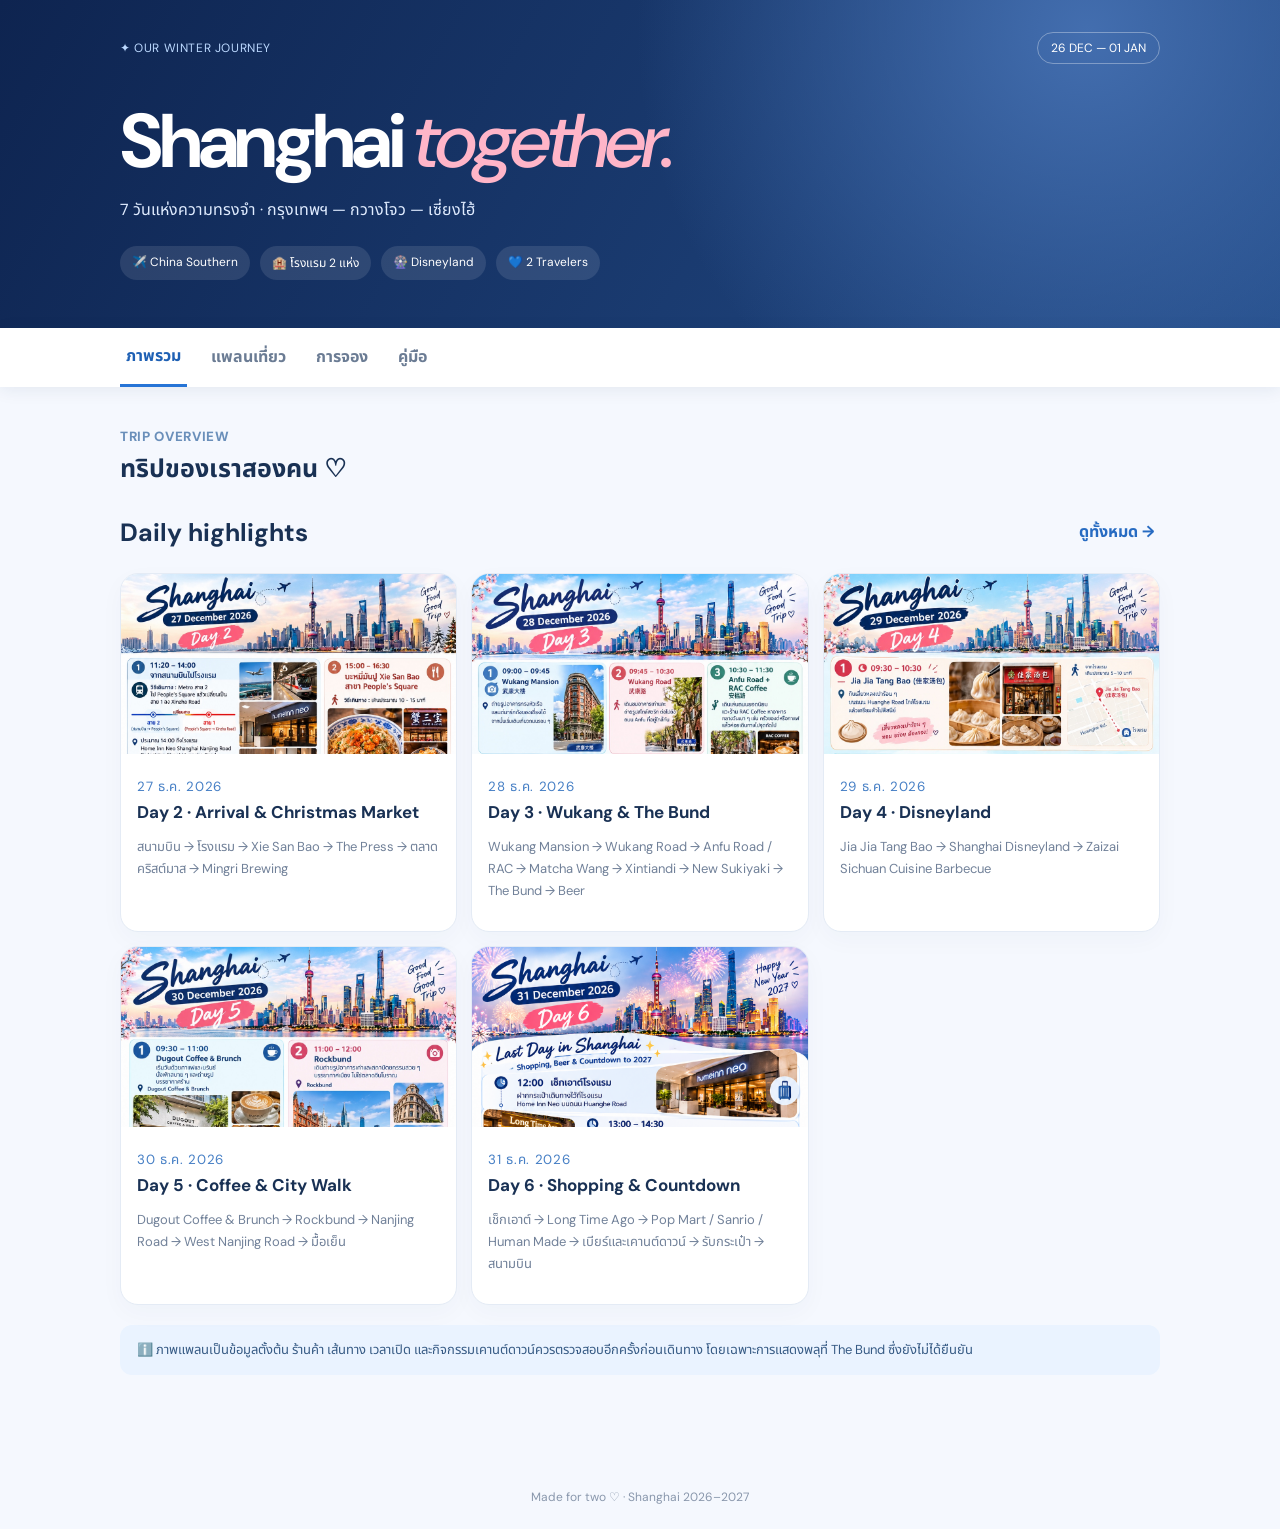
==== index.html.html @ f58f2d5d "Add files via upload" ====
<!doctype html><html lang="th"><head><meta charset="utf-8"><meta name="viewport" content="width=device-width,initial-scale=1"><meta name="theme-color" content="#142e61"><title>Our Shanghai Trip · 2026–2027</title><link rel="preconnect" href="https://fonts.googleapis.com"><link href="https://fonts.googleapis.com/css2?family=DM+Sans:wght@400;500;600;700;800&family=Noto+Sans+Thai:wght@400;500;600;700&display=swap" rel="stylesheet"><style>:root{font-family:'DM Sans','Noto Sans Thai',sans-serif;color:#193154;background:#f5f8fe}*{box-sizing:border-box}body{margin:0}button,input,select{font:inherit}button{cursor:pointer}.wrap{max-width:1080px;margin:auto;padding:0 20px}.hero{background:radial-gradient(circle at 85% 10%,#436eaf 0,transparent 40%),linear-gradient(120deg,#0e2450,#234c88);color:white;padding:32px 0 48px}.top,.section-head,.expense-row,.settle{display:flex;align-items:center;justify-content:space-between;gap:14px}.eyebrow,small,.label{letter-spacing:.05em}.eyebrow{font-size:12px;color:#bcd9ff}.pill{border:1px solid #ffffff55;border-radius:99px;padding:7px 13px;font-size:12px}.hero h1{font-size:clamp(40px,8vw,76px);letter-spacing:-.055em;line-height:1.05;margin:38px 0 10px}.hero em{color:#ffb5c8;font-weight:500}.hero p{color:#e0ecff}.hero-tags{display:flex;gap:10px;flex-wrap:wrap;margin-top:24px}.hero-tags span{border-radius:30px;background:#ffffff1b;padding:8px 12px;font-size:12px}.tabs{position:sticky;top:0;background:#fff;box-shadow:0 3px 16px #1e365514;z-index:4}.tabrow{display:flex;overflow-x:auto;gap:18px}.tabrow button{border:0;background:transparent;white-space:nowrap;padding:16px 6px;color:#6b7c94;font-weight:700}.tabrow button.active{color:#1e60b4;border-bottom:3px solid #2674d6}.pane{display:none;padding:30px 0 70px}.pane.active{display:block}.section-head{margin:8px 0 20px}.section-head h2{margin:4px 0;font-size:25px}.section-head small{color:#6a8fba;font-weight:800}.stats{display:grid;grid-template-columns:repeat(3,1fr);gap:14px;margin:20px 0 32px}.stat,.panel,.daycard{background:#fff;border:1px solid #e4ebf5;border-radius:18px;padding:22px;box-shadow:0 8px 24px #20396008}.stat span,.stat small{display:block;color:#6a7d97;font-size:12px}.stat strong{display:block;font-size:clamp(22px,3vw,29px);margin:8px 0;color:#183b76}.daygrid{display:grid;grid-template-columns:repeat(3,1fr);gap:14px}.daycard{padding:0;overflow:hidden}.daycard img{width:100%;height:180px;object-fit:cover;object-position:top}.daycard .inner{padding:16px}.daycard h3{margin:4px 0;font-size:17px}.daycard p,.muted{color:#718199;font-size:13px;line-height:1.7}.daycard small{color:#467fc5}.days{display:grid;gap:22px}.daydetail{background:#fff;border:1px solid #e4ebf5;border-radius:20px;padding:20px}.daydetail .date{color:#447fc4;font-weight:800;font-size:12px}.daydetail h3{font-size:23px;margin:5px 0}.daydetail p{color:#687b94}.daydetail img{display:block;width:100%;max-width:690px;margin:18px auto 0;border-radius:12px}.daydetail .timelist{line-height:2;color:#31496b}.bookinggrid,.twocol{display:grid;grid-template-columns:repeat(2,1fr);gap:16px}.bookinggrid{margin-top:22px}.panel h3{margin:4px 0 15px}.panel p{line-height:1.75}.label{color:#427cc3;font-size:12px;font-weight:800}.flight{display:grid;gap:3px;padding:12px 0;border-bottom:1px solid #edf0f6}.flight span{font-weight:600}.flight small{color:#78879c}.price{font-weight:800;font-size:22px;margin-top:16px}.paid,.pending,.status{display:inline-block;font-size:11px;font-weight:700;padding:7px 10px;border-radius:30px;background:#e7f5ef;color:#167452;vertical-align:middle}.pending{background:#fff1df;color:#9b651e}.status{background:#eaf0fc;color:#3e69a3}.note{background:#eaf3ff;border-radius:12px;padding:14px 17px;color:#375b85;font-size:13px;line-height:1.7;margin:20px 0}.expense-row{padding:13px 0;border-bottom:1px solid #e9eef6}.expense-row:last-child{border-bottom:0}.twocol{margin:18px 0}form label{display:block;font-size:13px;font-weight:700;margin:12px 0}input,select{display:block;width:100%;border:1px solid #dbe4f0;border-radius:10px;padding:11px 12px;background:#fff;margin-top:6px;color:#193154}.fields{display:grid;grid-template-columns:1fr 1fr;gap:12px}.primary{border:0;border-radius:12px;background:#2569c6;color:white;padding:13px 20px;font-weight:800;width:100%;margin-top:12px}.settle{padding:12px 0;border-bottom:1px solid #e9eef6}.textbtn{background:none;border:0;color:#276bc2;font-weight:700}.delete{border:0;background:#fff0f0;color:#b72e42;border-radius:8px;padding:7px 10px}.expense-list-item{display:flex;justify-content:space-between;align-items:center;gap:10px;border-bottom:1px solid #edf0f6;padding:13px 0}.expense-list-item small{color:#7a899c}.expense-list-item strong{white-space:nowrap}footer{text-align:center;color:#8997ac;padding:24px;font-size:12px}@media(max-width:700px){.stats,.daygrid,.bookinggrid,.twocol{grid-template-columns:1fr}.hero{padding-bottom:30px}.hero h1{margin-top:26px}.stat{padding:16px}.daycard img{height:220px}.section-head h2{font-size:22px}.fields{grid-template-columns:1fr 1fr}}
</style></head><body>
<header class="hero"><div class="wrap"><div class="top"><span class="eyebrow">✦ OUR WINTER JOURNEY</span><span class="pill">26 DEC — 01 JAN</span></div><h1>Shanghai <em>together.</em></h1><p>7 วันแห่งความทรงจำ · กรุงเทพฯ — กวางโจว — เซี่ยงไฮ้</p><div class="hero-tags"><span>✈️ China Southern</span><span>🏨 โรงแรม 2 แห่ง</span><span>🎡 Disneyland</span><span>💙 2 Travelers</span></div></div></header>
<nav class="tabs"><div class="wrap tabrow"><button class="active" data-tab="home">ภาพรวม</button><button data-tab="plan">แพลนเที่ยว</button><button data-tab="bookings">การจอง</button><button data-tab="guide">คู่มือ</button></div></nav>
<main class="wrap"><section id="home" class="pane active"><div class="section-head"><div><small>TRIP OVERVIEW</small><h2>ทริปของเราสองคน ♡</h2></div></div><div class="section-head"><h2>Daily highlights</h2><button class="textbtn" data-go="plan">ดูทั้งหมด →</button></div><div id="preview" class="daygrid"></div><div class="note">ℹ️ ภาพแพลนเป็นข้อมูลตั้งต้น ร้านค้า เส้นทาง เวลาเปิด และกิจกรรมเคานต์ดาวน์ควรตรวจสอบอีกครั้งก่อนเดินทาง โดยเฉพาะการแสดงพลุที่ The Bund ซึ่งยังไม่ได้ยืนยัน</div></section>
<section id="plan" class="pane"><div class="section-head"><div><small>DAILY ITINERARY</small><h2>แพลนเที่ยว 7 วัน</h2></div></div><div id="dayList" class="days"></div></section>
<section id="bookings" class="pane"><div class="section-head"><div><small>FLIGHTS & HOTELS</small><h2>รายละเอียดการเดินทาง</h2></div></div><div class="bookinggrid"><article class="panel"><span class="label">✈️ ขาไป · 26–27 ธ.ค.</span><h3>Bangkok → Guangzhou → Shanghai</h3><div class="flight"><b>26 ธ.ค. 18:55</b><span>BKK T1 → CAN T2</span><small>CZ364 · ถึง 23:00</small></div><div class="flight"><b>27 ธ.ค. 09:00</b><span>CAN T2 → PVG T2</span><small>CZ8211 · ถึง 11:20</small></div><p class="muted">พักค้างคืนที่กวางโจว · สัมภาระตามข้อมูลการจองไม่ต้องรับและโหลดใหม่</p></article><article class="panel"><span class="label">✈️ ขากลับ · 1 ม.ค.</span><h3>Shanghai → Guangzhou → Bangkok</h3><div class="flight"><b>06:55</b><span>PVG T2 → CAN T2</span><small>CZ3549 · ถึง 09:35</small></div><div class="flight"><b>12:00</b><span>CAN T2 → BKK T1</span><small>CZ5095 · ถึง 14:00</small></div><p class="muted">ต่อเครื่องกวางโจว 2 ชม. 25 นาที · เวลาเป็นเวลาท้องถิ่น</p></article><article class="panel"><span class="label">🏨 26–27 ธ.ค. · 1 คืน</span><h3>Baiyun Airport Konggang Hotel</h3><p>No. 83 Huaxi Road, Baiyun, Guangzhou</p><p>เช็กอินหลัง 11:00 · เช็กเอาต์ก่อน 14:00</p><p class="muted">มีบริการรถรับส่ง โปรดยืนยันรอบรถกับโรงแรม</p></article><article class="panel"><span class="label">🏨 27–31 ธ.ค. · 4 คืน</span><h3>Home Inn Neo · Huanghe Road</h3><p>No. 288 Huanghe Road, Huangpu, Shanghai</p><p>เช็กอินหลัง 14:00 · เช็กเอาต์ก่อน 14:00</p><p class="muted">31 ธ.ค. ฝากกระเป๋าหลังเช็กเอาต์ — ต้องยืนยันกับโรงแรม</p></article></div></section>

<section id="guide" class="pane"><div class="section-head"><div><small>GOOD TO KNOW</small><h2>คู่มือก่อนเดินทาง</h2></div></div><div class="bookinggrid"><article class="panel"><h3>🧳 คืนวันที่ 31 ธันวาคม</h3><p>12:00 เช็กเอาต์และฝากกระเป๋า · เคานต์ดาวน์เสร็จกลับไปรับกระเป๋า · ตั้งเป้าออกจากโรงแรมประมาณ 01:30–02:00 เพื่อไป PVG T2</p><p class="muted">ตรวจสอบรถรับจ้างและเวลาเดินทางจริงในคืนปีใหม่ ควรไปถึงสนามบินราว 03:30–04:00</p></article><article class="panel"><h3>💳 การชำระเงิน</h3><p>เตรียม Alipay / WeChat Pay และตรวจสอบวิธีชำระเงินของร้านล่วงหน้า</p></article><article class="panel"><h3>📍 แผนที่และร้านค้า</h3><p>ตรวจสอบที่ตั้งสาขาและเวลาเปิดของแต่ละร้านอีกครั้ง โดยเฉพาะร้านที่อาจมีหลายสาขา</p></article><article class="panel"><h3>🎆 คืนเคานต์ดาวน์</h3><p>ยังไม่มีการยืนยันร้านเบียร์ งานเคานต์ดาวน์ หรือการแสดงพลุบริเวณ The Bund ภาพประกอบไม่ใช่กำหนดการจริง</p></article></div></section></main><footer>Made for two ♡ · Shanghai 2026–2027</footer><script>const $=id=>document.getElementById(id);
const days=[
{date:'26 ธ.ค. 2026',name:'Day 1 · Bangkok → Guangzhou',desc:'18:55 ออกจากสุวรรณภูมิ · 23:00 ถึงกวางโจว · เดินทางไปพัก Baiyun Airport Konggang Hotel',times:['18:55 — CZ364 ออกจาก BKK T1','23:00 — ถึง CAN T2','หลังจากนั้น — เข้าโรงแรมกวางโจว (ตรวจสอบรถรับส่ง)']},
{date:'27 ธ.ค. 2026',name:'Day 2 · Arrival & Christmas Market',img:'day2.jpg',desc:'สนามบิน → โรงแรม → Xie San Bao → The Press → ตลาดคริสต์มาส → Mingri Brewing',times:['09:00–11:20 — บิน CAN → PVG','11:20–14:00 — เดินทางเข้าเมือง / โรงแรม','15:00 — Xie San Bao','17:00 — The Press','17:45–20:00 — ตลาดคริสต์มาส (ตรวจสอบการจัดงาน)','20:00 — Mingri Brewing']},
{date:'28 ธ.ค. 2026',name:'Day 3 · Wukang & The Bund',img:'day3.jpg',desc:'Wukang Mansion → Wukang Road → Anfu Road / RAC → Matcha Wang → Xintiandi → New Sukiyaki → The Bund → Beer',times:['09:00 — Wukang Mansion','09:45 — Wukang Road','10:30 — Anfu Road / RAC Coffee','13:00 — Matcha Wang','14:30 — Xintiandi','17:00 — New Sukiyaki','18:45 — The Bund','20:00 — ร้านเบียร์ (เลือก Beer Lady / The Captain Bar)'],notice:'ภาพต้นฉบับมี Pushing Coffee แต่เคยคุยกันว่าจะตัดออก จึงยังไม่ยืนยันจุดนี้'},
{date:'29 ธ.ค. 2026',name:'Day 4 · Disneyland',img:'day4.jpg',desc:'Jia Jia Tang Bao → Shanghai Disneyland → Zaizai Sichuan Cuisine Barbecue',times:['09:30 — Jia Jia Tang Bao','ช่วงสาย–ค่ำ — Shanghai Disneyland','หลังออกจากสวนสนุก — มื้อเย็น'],notice:'เวลาเข้าสวนสนุกในภาพต้นฉบับเป็น 10:45 แต่เคยคุยว่าอยากไปใกล้เที่ยง ต้องยืนยันอีกครั้ง'},
{date:'30 ธ.ค. 2026',name:'Day 5 · Coffee & City Walk',img:'day5.jpg',desc:'Dugout Coffee & Brunch → Rockbund → Nanjing Road → West Nanjing Road → มื้อเย็น',times:['09:30 — Dugout Coffee & Brunch','11:00 — Rockbund','12:00 — Nanjing Road','15:00 — West Nanjing Road / ช้อปปิ้ง','19:00 — มื้อเย็น'],notice:'ภาพเดิมมี Jing’an Temple แต่เคยระบุว่าไม่อยากไปวัด จึงตัดการเข้าวัดออกจากแผนข้อความ'},
{date:'31 ธ.ค. 2026',name:'Day 6 · Shopping & Countdown',img:'day6.png',desc:'เช็กเอาต์ → Long Time Ago → Pop Mart / Sanrio / Human Made → เบียร์และเคานต์ดาวน์ → รับกระเป๋า → สนามบิน',times:['12:00 — เช็กเอาต์และฝากกระเป๋า (ยืนยันกับโรงแรม)','13:00 — Long Time Ago','14:30–19:00 — Shopping','19:00–00:00 — เบียร์ / Countdown (ยังไม่ยืนยันร้านหรืองาน)','00:30–01:30 — รับกระเป๋าที่โรงแรม','01:30–02:00 — เดินทางไป PVG T2'],notice:'ภาพพลุเป็นภาพตกแต่ง ไม่ได้ยืนยันว่าจะมีพลุจริงที่ The Bund'},
{date:'1 ม.ค. 2027',name:'Day 7 · Back to Bangkok',desc:'06:55 PVG → 09:35 CAN · ต่อเครื่อง · 12:00 CAN → 14:00 BKK',times:['ประมาณ 03:30–04:00 — เป้าหมายถึงสนามบิน','06:55 — CZ3549 PVG T2 → CAN T2','09:35 — ถึงกวางโจว','12:00 — CZ5095 CAN T2 → BKK T1','14:00 — ถึงกรุงเทพฯ']}
];
const safe=s=>String(s??'').replace(/[&<>"']/g,c=>({'&':'&amp;','<':'&lt;','>':'&gt;','"':'&quot;',"'":'&#39;'}[c]));
function renderDays(){ $('preview').innerHTML=days.slice(1,6).map(d=>`<article class="daycard">${d.img?`<img loading="lazy" src="${d.img}" alt="${safe(d.name)}">`:''}<div class="inner"><small>${d.date}</small><h3>${safe(d.name)}</h3><p>${safe(d.desc)}</p></div></article>`).join('');$('dayList').innerHTML=days.map(d=>`<article class="daydetail"><span class="date">${d.date}</span><h3>${safe(d.name)}</h3><p>${safe(d.desc)}</p><div class="timelist">${d.times.map(t=>`<div>• ${safe(t)}</div>`).join('')}</div>${d.notice?`<div class="note">${safe(d.notice)}</div>`:''}${d.img?`<img loading="lazy" src="${d.img}" alt="แพลน ${safe(d.date)}">`:''}</article>`).join('')}
let records=[],db=null,tripCollection=null,live=false;
document.querySelectorAll('[data-tab]').forEach(b=>b.addEventListener('click',()=>go(b.dataset.tab)));
document.querySelectorAll('[data-go]').forEach(b=>b.addEventListener('click',()=>go(b.dataset.go)));
function go(tab){document.querySelectorAll('[data-tab]').forEach(b=>b.classList.toggle('active',b.dataset.tab===tab));document.querySelectorAll('.pane').forEach(p=>p.classList.toggle('active',p.id===tab));window.scrollTo({top:0,behavior:'smooth'})}
renderDays();</script></body></html>
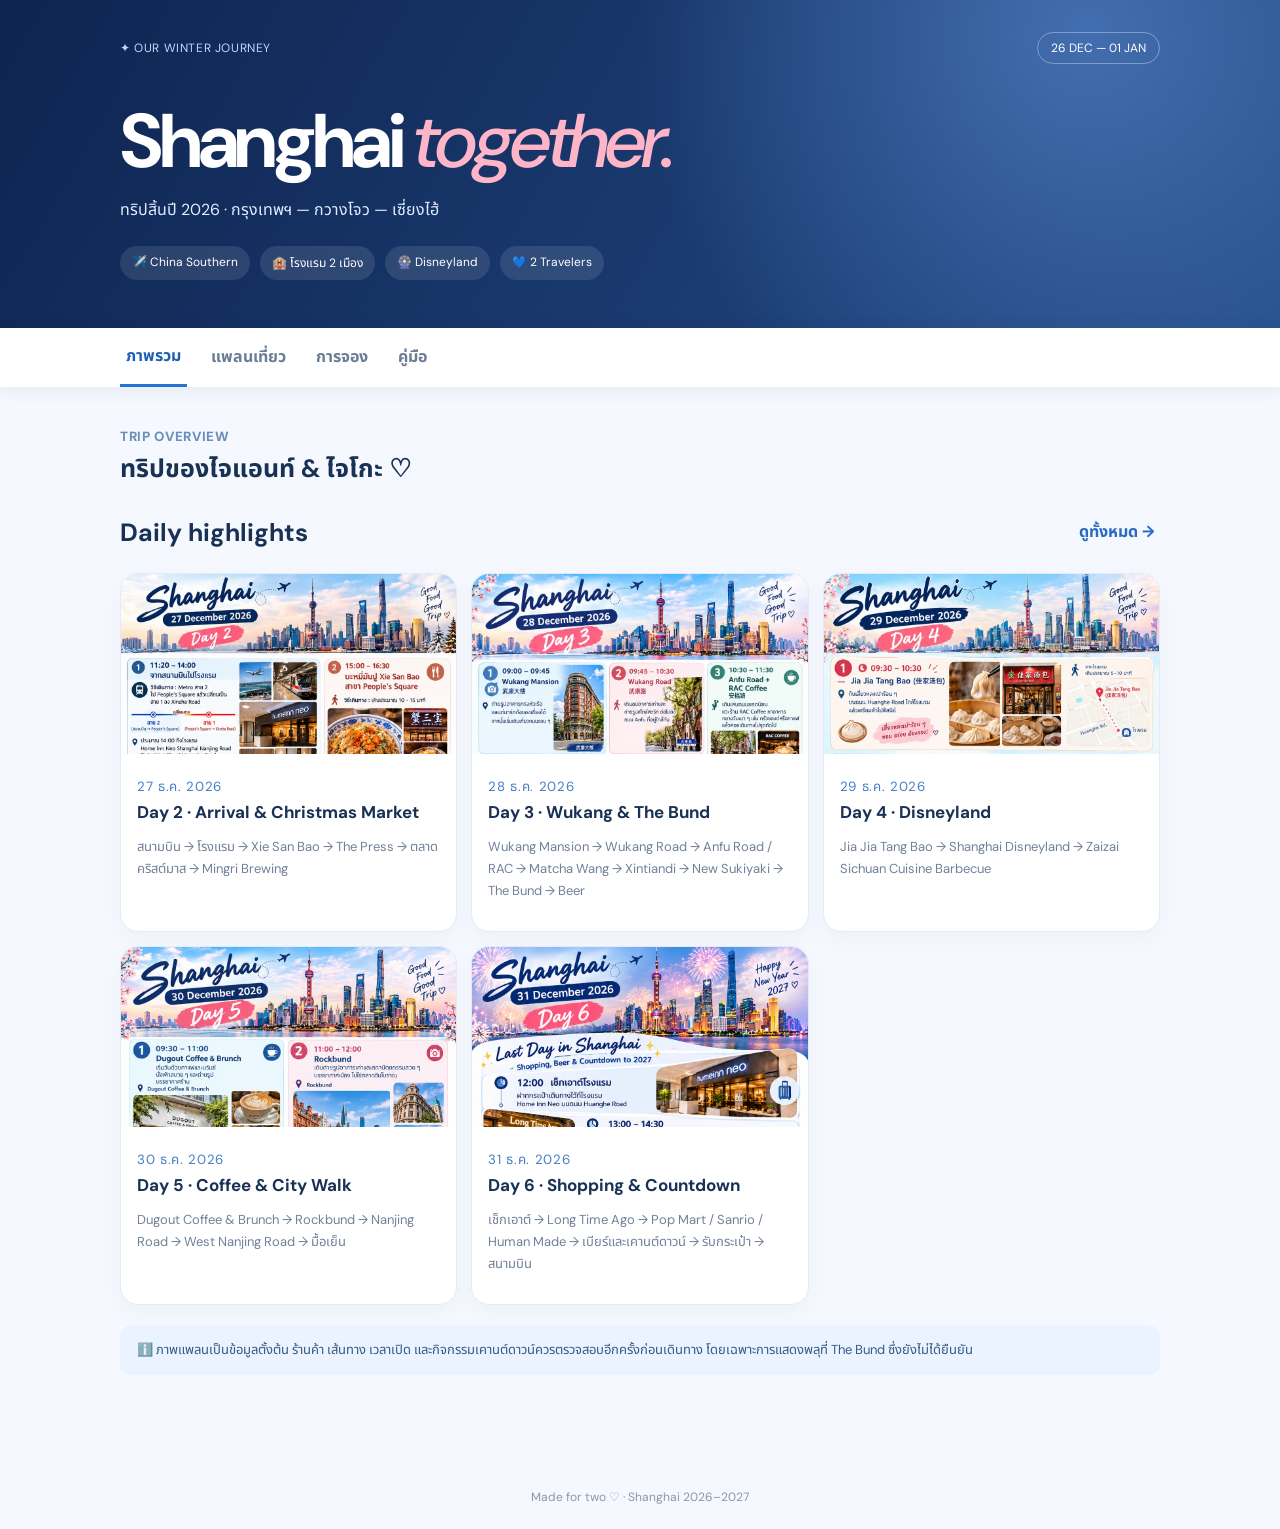
==== commit 992d427d: "Update index.html.html" ====
--- a/index.html.html
+++ b/index.html.html
@@ -1,8 +1,8 @@
 <!doctype html><html lang="th"><head><meta charset="utf-8"><meta name="viewport" content="width=device-width,initial-scale=1"><meta name="theme-color" content="#142e61"><title>Our Shanghai Trip · 2026–2027</title><link rel="preconnect" href="https://fonts.googleapis.com"><link href="https://fonts.googleapis.com/css2?family=DM+Sans:wght@400;500;600;700;800&family=Noto+Sans+Thai:wght@400;500;600;700&display=swap" rel="stylesheet"><style>:root{font-family:'DM Sans','Noto Sans Thai',sans-serif;color:#193154;background:#f5f8fe}*{box-sizing:border-box}body{margin:0}button,input,select{font:inherit}button{cursor:pointer}.wrap{max-width:1080px;margin:auto;padding:0 20px}.hero{background:radial-gradient(circle at 85% 10%,#436eaf 0,transparent 40%),linear-gradient(120deg,#0e2450,#234c88);color:white;padding:32px 0 48px}.top,.section-head,.expense-row,.settle{display:flex;align-items:center;justify-content:space-between;gap:14px}.eyebrow,small,.label{letter-spacing:.05em}.eyebrow{font-size:12px;color:#bcd9ff}.pill{border:1px solid #ffffff55;border-radius:99px;padding:7px 13px;font-size:12px}.hero h1{font-size:clamp(40px,8vw,76px);letter-spacing:-.055em;line-height:1.05;margin:38px 0 10px}.hero em{color:#ffb5c8;font-weight:500}.hero p{color:#e0ecff}.hero-tags{display:flex;gap:10px;flex-wrap:wrap;margin-top:24px}.hero-tags span{border-radius:30px;background:#ffffff1b;padding:8px 12px;font-size:12px}.tabs{position:sticky;top:0;background:#fff;box-shadow:0 3px 16px #1e365514;z-index:4}.tabrow{display:flex;overflow-x:auto;gap:18px}.tabrow button{border:0;background:transparent;white-space:nowrap;padding:16px 6px;color:#6b7c94;font-weight:700}.tabrow button.active{color:#1e60b4;border-bottom:3px solid #2674d6}.pane{display:none;padding:30px 0 70px}.pane.active{display:block}.section-head{margin:8px 0 20px}.section-head h2{margin:4px 0;font-size:25px}.section-head small{color:#6a8fba;font-weight:800}.stats{display:grid;grid-template-columns:repeat(3,1fr);gap:14px;margin:20px 0 32px}.stat,.panel,.daycard{background:#fff;border:1px solid #e4ebf5;border-radius:18px;padding:22px;box-shadow:0 8px 24px #20396008}.stat span,.stat small{display:block;color:#6a7d97;font-size:12px}.stat strong{display:block;font-size:clamp(22px,3vw,29px);margin:8px 0;color:#183b76}.daygrid{display:grid;grid-template-columns:repeat(3,1fr);gap:14px}.daycard{padding:0;overflow:hidden}.daycard img{width:100%;height:180px;object-fit:cover;object-position:top}.daycard .inner{padding:16px}.daycard h3{margin:4px 0;font-size:17px}.daycard p,.muted{color:#718199;font-size:13px;line-height:1.7}.daycard small{color:#467fc5}.days{display:grid;gap:22px}.daydetail{background:#fff;border:1px solid #e4ebf5;border-radius:20px;padding:20px}.daydetail .date{color:#447fc4;font-weight:800;font-size:12px}.daydetail h3{font-size:23px;margin:5px 0}.daydetail p{color:#687b94}.daydetail img{display:block;width:100%;max-width:690px;margin:18px auto 0;border-radius:12px}.daydetail .timelist{line-height:2;color:#31496b}.bookinggrid,.twocol{display:grid;grid-template-columns:repeat(2,1fr);gap:16px}.bookinggrid{margin-top:22px}.panel h3{margin:4px 0 15px}.panel p{line-height:1.75}.label{color:#427cc3;font-size:12px;font-weight:800}.flight{display:grid;gap:3px;padding:12px 0;border-bottom:1px solid #edf0f6}.flight span{font-weight:600}.flight small{color:#78879c}.price{font-weight:800;font-size:22px;margin-top:16px}.paid,.pending,.status{display:inline-block;font-size:11px;font-weight:700;padding:7px 10px;border-radius:30px;background:#e7f5ef;color:#167452;vertical-align:middle}.pending{background:#fff1df;color:#9b651e}.status{background:#eaf0fc;color:#3e69a3}.note{background:#eaf3ff;border-radius:12px;padding:14px 17px;color:#375b85;font-size:13px;line-height:1.7;margin:20px 0}.expense-row{padding:13px 0;border-bottom:1px solid #e9eef6}.expense-row:last-child{border-bottom:0}.twocol{margin:18px 0}form label{display:block;font-size:13px;font-weight:700;margin:12px 0}input,select{display:block;width:100%;border:1px solid #dbe4f0;border-radius:10px;padding:11px 12px;background:#fff;margin-top:6px;color:#193154}.fields{display:grid;grid-template-columns:1fr 1fr;gap:12px}.primary{border:0;border-radius:12px;background:#2569c6;color:white;padding:13px 20px;font-weight:800;width:100%;margin-top:12px}.settle{padding:12px 0;border-bottom:1px solid #e9eef6}.textbtn{background:none;border:0;color:#276bc2;font-weight:700}.delete{border:0;background:#fff0f0;color:#b72e42;border-radius:8px;padding:7px 10px}.expense-list-item{display:flex;justify-content:space-between;align-items:center;gap:10px;border-bottom:1px solid #edf0f6;padding:13px 0}.expense-list-item small{color:#7a899c}.expense-list-item strong{white-space:nowrap}footer{text-align:center;color:#8997ac;padding:24px;font-size:12px}@media(max-width:700px){.stats,.daygrid,.bookinggrid,.twocol{grid-template-columns:1fr}.hero{padding-bottom:30px}.hero h1{margin-top:26px}.stat{padding:16px}.daycard img{height:220px}.section-head h2{font-size:22px}.fields{grid-template-columns:1fr 1fr}}
 </style></head><body>
-<header class="hero"><div class="wrap"><div class="top"><span class="eyebrow">✦ OUR WINTER JOURNEY</span><span class="pill">26 DEC — 01 JAN</span></div><h1>Shanghai <em>together.</em></h1><p>7 วันแห่งความทรงจำ · กรุงเทพฯ — กวางโจว — เซี่ยงไฮ้</p><div class="hero-tags"><span>✈️ China Southern</span><span>🏨 โรงแรม 2 แห่ง</span><span>🎡 Disneyland</span><span>💙 2 Travelers</span></div></div></header>
+<header class="hero"><div class="wrap"><div class="top"><span class="eyebrow">✦ OUR WINTER JOURNEY</span><span class="pill">26 DEC — 01 JAN</span></div><h1>Shanghai <em>together.</em></h1><p>ทริปสิ้นปี 2026 · กรุงเทพฯ — กวางโจว — เซี่ยงไฮ้</p><div class="hero-tags"><span>✈️ China Southern</span><span>🏨 โรงแรม 2 เมือง</span><span>🎡 Disneyland</span><span>💙 2 Travelers</span></div></div></header>
 <nav class="tabs"><div class="wrap tabrow"><button class="active" data-tab="home">ภาพรวม</button><button data-tab="plan">แพลนเที่ยว</button><button data-tab="bookings">การจอง</button><button data-tab="guide">คู่มือ</button></div></nav>
-<main class="wrap"><section id="home" class="pane active"><div class="section-head"><div><small>TRIP OVERVIEW</small><h2>ทริปของเราสองคน ♡</h2></div></div><div class="section-head"><h2>Daily highlights</h2><button class="textbtn" data-go="plan">ดูทั้งหมด →</button></div><div id="preview" class="daygrid"></div><div class="note">ℹ️ ภาพแพลนเป็นข้อมูลตั้งต้น ร้านค้า เส้นทาง เวลาเปิด และกิจกรรมเคานต์ดาวน์ควรตรวจสอบอีกครั้งก่อนเดินทาง โดยเฉพาะการแสดงพลุที่ The Bund ซึ่งยังไม่ได้ยืนยัน</div></section>
+<main class="wrap"><section id="home" class="pane active"><div class="section-head"><div><small>TRIP OVERVIEW</small><h2>ทริปของไจแอนท์ & ไจโกะ ♡</h2></div></div><div class="section-head"><h2>Daily highlights</h2><button class="textbtn" data-go="plan">ดูทั้งหมด →</button></div><div id="preview" class="daygrid"></div><div class="note">ℹ️ ภาพแพลนเป็นข้อมูลตั้งต้น ร้านค้า เส้นทาง เวลาเปิด และกิจกรรมเคานต์ดาวน์ควรตรวจสอบอีกครั้งก่อนเดินทาง โดยเฉพาะการแสดงพลุที่ The Bund ซึ่งยังไม่ได้ยืนยัน</div></section>
 <section id="plan" class="pane"><div class="section-head"><div><small>DAILY ITINERARY</small><h2>แพลนเที่ยว 7 วัน</h2></div></div><div id="dayList" class="days"></div></section>
 <section id="bookings" class="pane"><div class="section-head"><div><small>FLIGHTS & HOTELS</small><h2>รายละเอียดการเดินทาง</h2></div></div><div class="bookinggrid"><article class="panel"><span class="label">✈️ ขาไป · 26–27 ธ.ค.</span><h3>Bangkok → Guangzhou → Shanghai</h3><div class="flight"><b>26 ธ.ค. 18:55</b><span>BKK T1 → CAN T2</span><small>CZ364 · ถึง 23:00</small></div><div class="flight"><b>27 ธ.ค. 09:00</b><span>CAN T2 → PVG T2</span><small>CZ8211 · ถึง 11:20</small></div><p class="muted">พักค้างคืนที่กวางโจว · สัมภาระตามข้อมูลการจองไม่ต้องรับและโหลดใหม่</p></article><article class="panel"><span class="label">✈️ ขากลับ · 1 ม.ค.</span><h3>Shanghai → Guangzhou → Bangkok</h3><div class="flight"><b>06:55</b><span>PVG T2 → CAN T2</span><small>CZ3549 · ถึง 09:35</small></div><div class="flight"><b>12:00</b><span>CAN T2 → BKK T1</span><small>CZ5095 · ถึง 14:00</small></div><p class="muted">ต่อเครื่องกวางโจว 2 ชม. 25 นาที · เวลาเป็นเวลาท้องถิ่น</p></article><article class="panel"><span class="label">🏨 26–27 ธ.ค. · 1 คืน</span><h3>Baiyun Airport Konggang Hotel</h3><p>No. 83 Huaxi Road, Baiyun, Guangzhou</p><p>เช็กอินหลัง 11:00 · เช็กเอาต์ก่อน 14:00</p><p class="muted">มีบริการรถรับส่ง โปรดยืนยันรอบรถกับโรงแรม</p></article><article class="panel"><span class="label">🏨 27–31 ธ.ค. · 4 คืน</span><h3>Home Inn Neo · Huanghe Road</h3><p>No. 288 Huanghe Road, Huangpu, Shanghai</p><p>เช็กอินหลัง 14:00 · เช็กเอาต์ก่อน 14:00</p><p class="muted">31 ธ.ค. ฝากกระเป๋าหลังเช็กเอาต์ — ต้องยืนยันกับโรงแรม</p></article></div></section>
 
